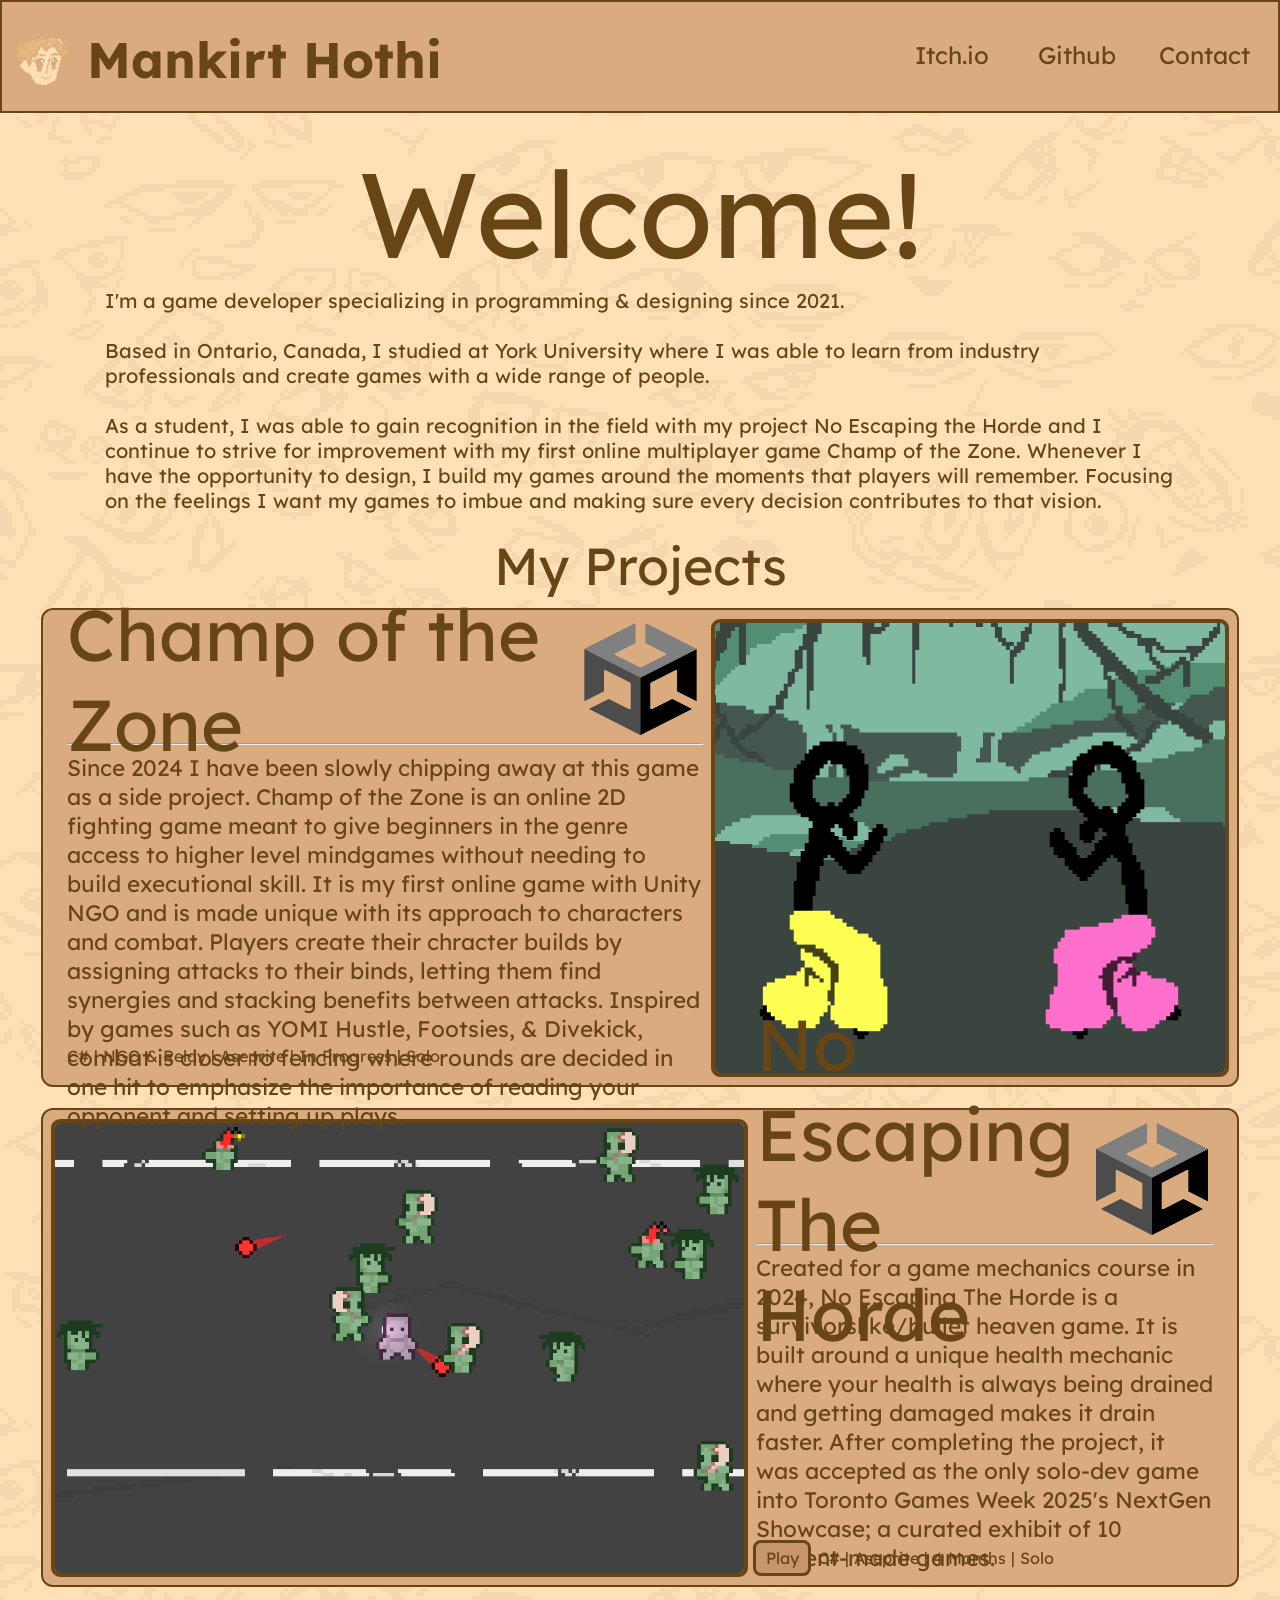
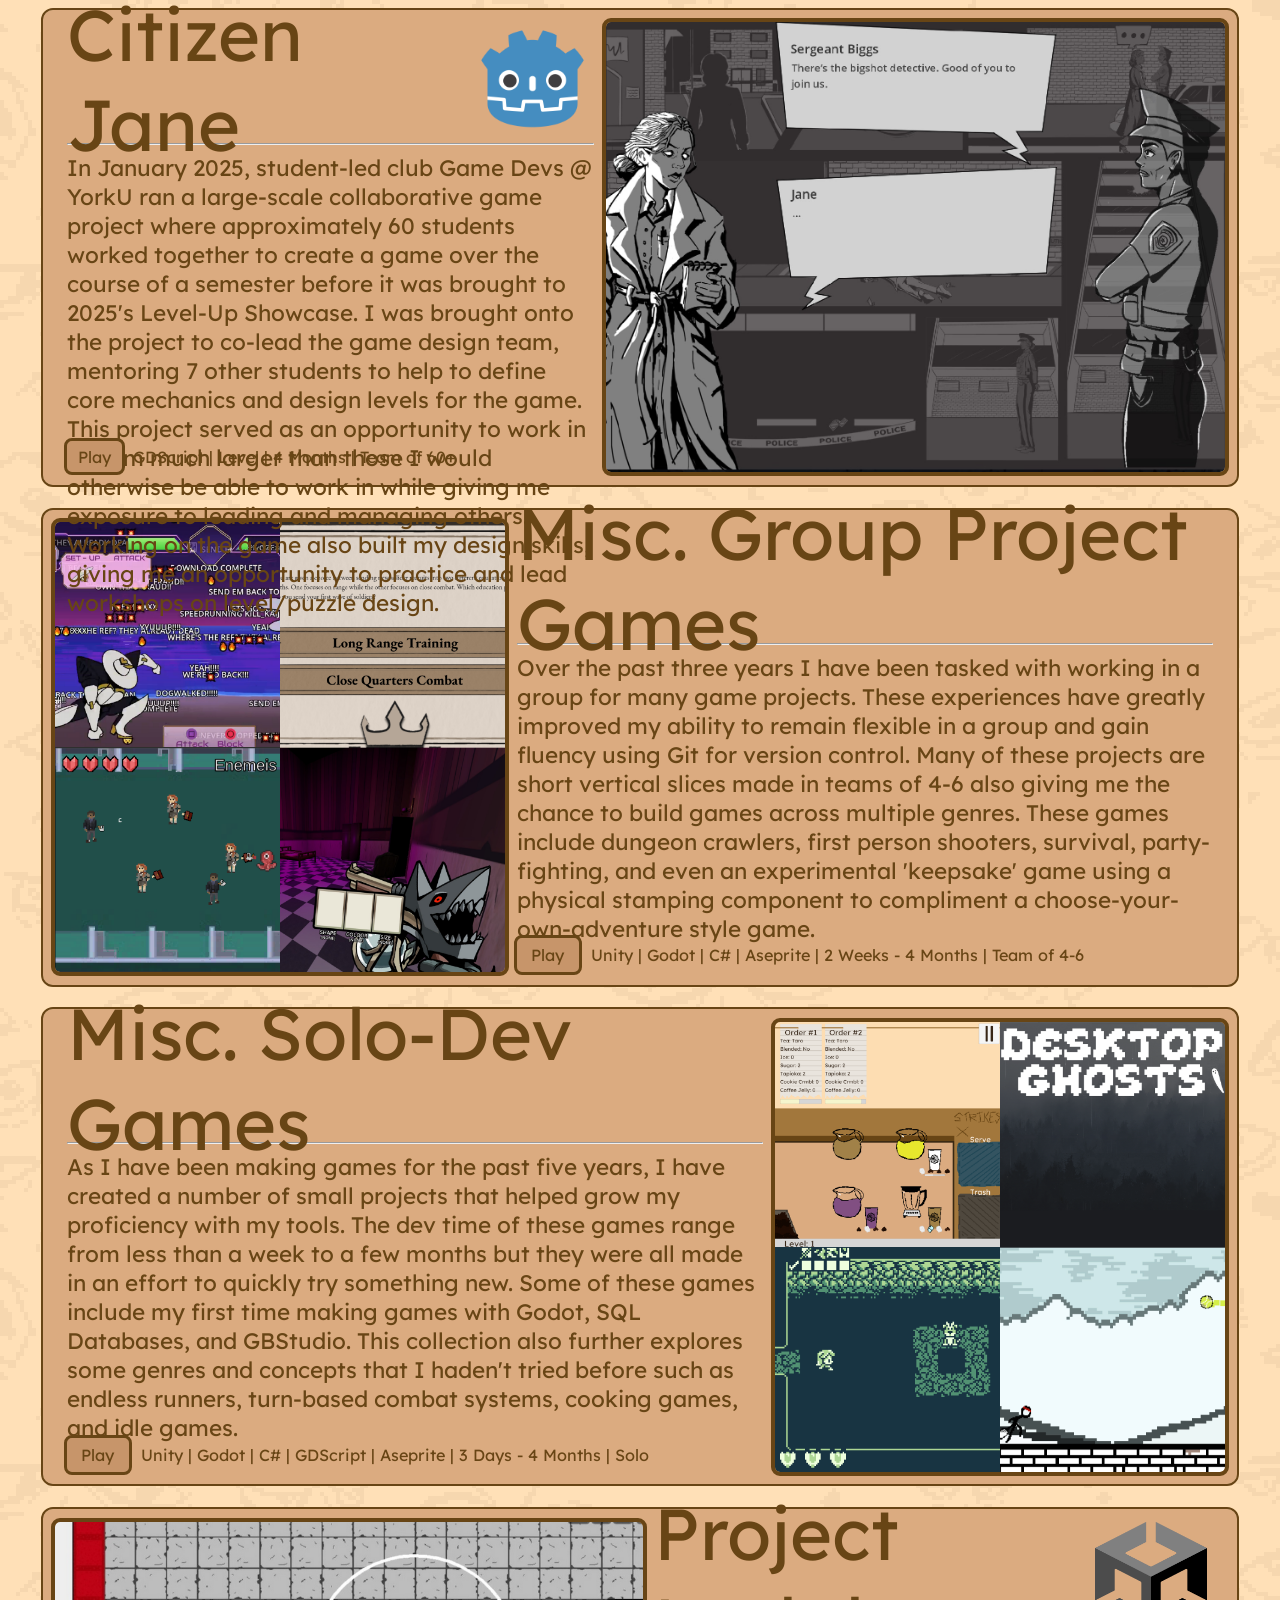
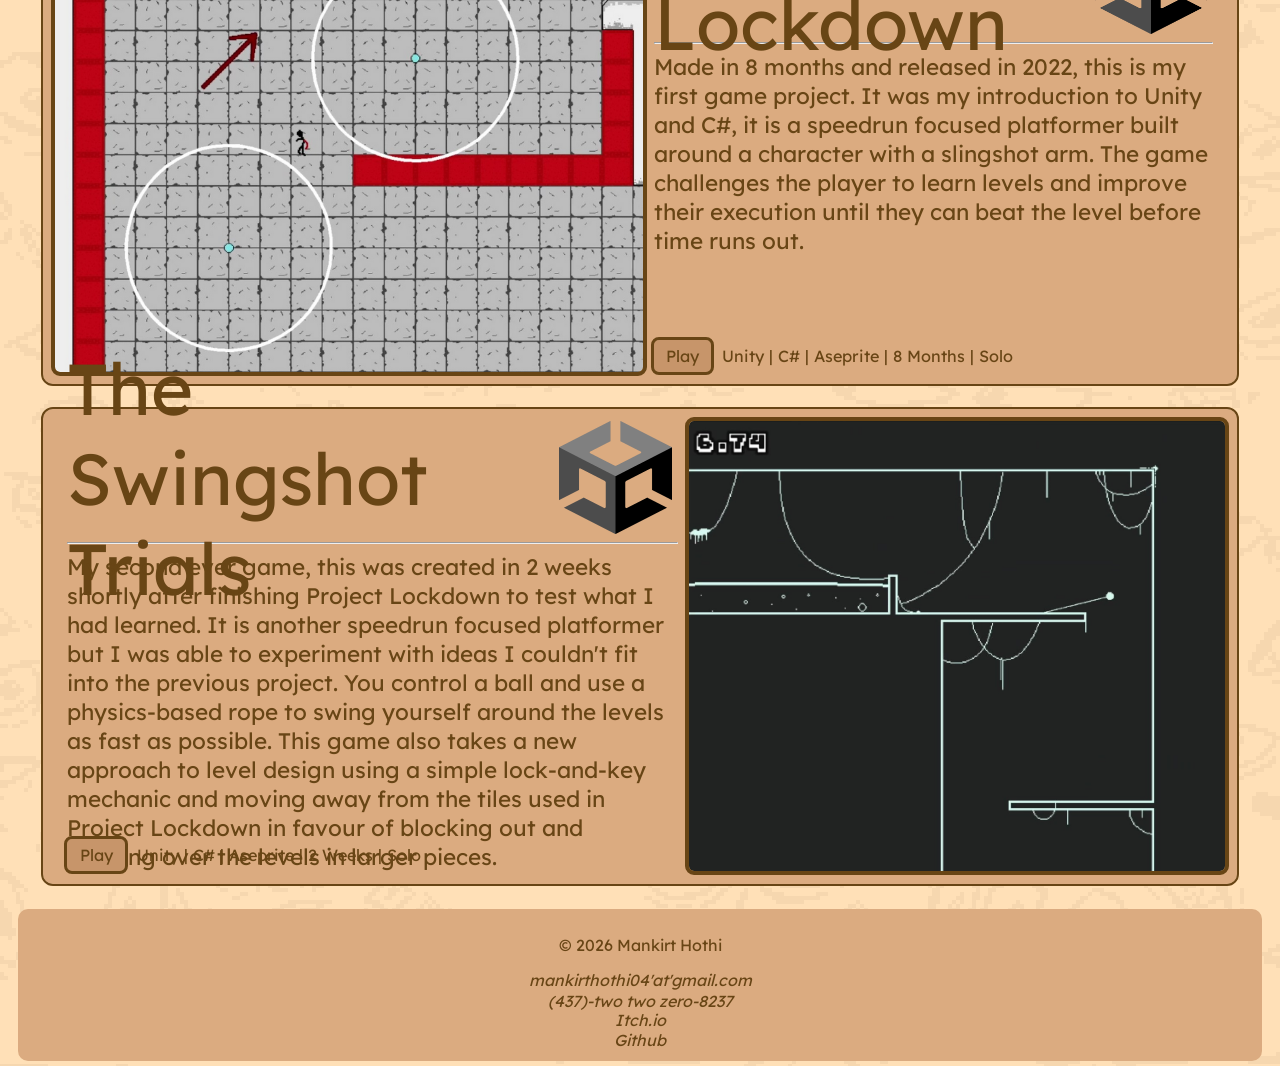
==== index.html @ b219f4fa "rename to index" ====
<!DOCTYPE html>
<html lang="en">
<head>
    <meta charset="UTF-8">
    <meta name="viewport" content="width=device-width, initial-scale=1">
    <title>Mankirt Hothi</title>
    <link rel="icon" type="image/x-icon" href="Images/Favicon.png">
    <link rel="stylesheet" href="base.css">
    <link rel="stylesheet" href="home.css">
</head>
<body>
    <!-- Header -->
    <div class="header">
        <span class="left">
            <img src="Images/Icon_Brown.png">
            <h1 class="name">Mankirt Hothi</h1>
        </span>
        <div class="topnav">
            <!-- <a href="home.html">&nbsp;Home&nbsp;</a>
            <div class="dropdown">Games
                <div class="dropdown-content">
                    <a href="NETH.html">No Escaping the Horde</a>
                    <a href="COTZ.html">Champ of the Zone</a>
                    <a href="#">Desktop Ghosts</a>
                    <a href="#">Project Lockdown</a>
                    <a href="#">The Swingshot Trials</a>
                    <a href="#">Others</a>
                </div>
            </div> -->
            <a href="https://mankirt-hothi.itch.io/" target="_blank">&nbsp;Itch.io&nbsp;</a>
            <a href="https://github.com/Mankirth" target="_blank">&nbsp;Github&nbsp;</a>
            <a href="mailto:mankirthothi04@gmail.com">Contact</a>
        </div>
    </div>

    <br>
    <br>
    <br>
    <br>
    <br>
    <br>

    <p class="title">Welcome!</p>
    <div class = "txt">I'm a game developer specializing in programming & designing since 2021. <br><br>
        Based in Ontario, Canada, I studied at York University where I was able to learn from industry professionals and create games with a wide range of people. <br><br>
        As a student, I was able to gain recognition in the field with my project No Escaping the Horde and I continue to strive for improvement with my first online multiplayer game Champ of the Zone.
        Whenever I have the opportunity to design, I build my games around the moments that players will remember. Focusing on the feelings I want my games to imbue and making sure every decision contributes to that vision.</div><br>
    <p class="subtitle">My Projects</p>
    <!-- <div class="gridHolder"> -->
        <div class="projectCard">
            <div class="everythingElse">
                <div class="projectTitleLine">
                    <p class="projectTitle">Champ of the Zone</p>
                    <img class="engineImg" src="Images/unity.png">
                </div>
                <hr>
                <p class="projectDisc">Since 2024 I have been slowly chipping away at this game as a side project. 
                    Champ of the Zone is an online 2D fighting game meant to give beginners in the genre access to higher 
                    level mindgames without needing to build executional skill. It is my first online game with Unity NGO and is made unique 
                    with its approach to characters and combat. Players create their chracter builds by assigning attacks to their 
                    binds, letting them find synergies and stacking benefits between attacks. Inspired by games such as YOMI Hustle, 
                    Footsies, & Divekick, combat is closer to fencing where rounds are decided in one hit to emphasize the importance 
                    of reading your opponent and setting up plays.
                </p>
                <div class="info">
                    C# | NGO & Relay | Aseprite | In Progress | Solo
                </div>
            </div>
            <img class='projectImg' src="Images/COTZ.png">
        </div>
        <div class="projectCard">
            <img class='projectImg' src="Images/NETH.png">
            <div class="everythingElse">
                <div class="projectTitleLine">
                    <p class="projectTitle">No Escaping The Horde</p>
                    <img class="engineImg" src="Images/unity.png">
                </div>
                <hr>
                <p class="projectDisc">Created for a game mechanics course in 2024, No Escaping The Horde is a survivorslike/bullet heaven game.
                It is built around a unique health mechanic where your health is always being drained and getting damaged makes it drain faster.
                After completing the project, it was accepted as the only solo-dev game into Toronto Games Week 2025's NextGen Showcase; a curated 
                exhibit of 10 student-made games.
                </p>
                <div class="info">
                    <a href="https://mankirt-hothi.itch.io/no-escaping-the-horde" target="_blank">Play</a>
                    C# | Aseprite | 4 Months | Solo
                </div>
            </div>
        </div>
        <div class="projectCard">
            <div class="everythingElse">
                <div class="projectTitleLine">
                    <p class="projectTitle">Citizen Jane</p>
                    <img class="engineImg" src="Images/godot.png">
                </div>
                <hr>
                <p class="projectDisc">In January 2025, student-led club Game Devs @ YorkU ran a large-scale collaborative 
                    game project where approximately 60 students worked together to create a game over the course of a semester
                    before it was brought to 2025's Level-Up Showcase. I was brought onto the project to co-lead the game 
                    design team, mentoring 7 other students to help to define core mechanics and design levels for the game. 
                    This project served as an opportunity to work in a team much larger than those I would otherwise be able 
                    to work in while giving me exposure to leading and managing others. Working on the game also built my 
                    design skills, giving me an opportunity to practice and lead workshops on level/puzzle design. 
                </p>
                <div class="info">
                    <a href="https://gdyu.itch.io/citizen-jane" target="_blank">Play</a>
                    GDScript | Level | 4 Months | Team of 60+
                </div>
            </div>
            <img class='projectImg' src="Images/CJ.png">
        </div>
        <!-- <div class="projectCard">
            <div class="everythingElse">
                <div class="projectTitleLine">
                    <p class="projectTitle">Little Penguins Website</p>
                    <img class="engineImg" src="unity.png">
                </div>
                <hr>
                <p class="projectDisc"> Over the summer of 2025, I had the opportunity to make a website to aid in an ongoing
                    research project in collaboration with researchers monitoring the penguins in southern Austrailia. I designed 
                    and built a web platform to serve as a specialized data analysis tool using HTML, CSS, JavaScript, Chart.js, 
                    and a Leaflet map. To aid the researchers, the website is meant to help draw conclusions about the impact of 
                    the local climate on the penguin population on Phillip Island. Users can toggle between layers of climate or 
                    penguin population data and generate graphs displaying the relation between variables. The website is capable 
                    of displaying decades worth of climate data with layer customization and data upload at approximately 20,000 
                    datapoints/sec.
                </p>
            </div>
            <img class='projectImg' src="ET.png">
        </div> -->
        <div class="projectCard">
            <img class='projectImg' src="Images/group.png">
            <div class="everythingElse">
                <div class="projectTitleLine">
                    <p class="projectTitle">Misc. Group Project Games</p>
                    <!-- <img class="engineImg" src="unity.png"> -->
                </div>
                <hr>
                <p class="projectDisc"> Over the past three years I have been tasked with working in a group for many game projects. These 
                    experiences have greatly improved my ability to remain flexible in a group and gain fluency using Git for version 
                    control. Many of these projects are short vertical slices made in teams of 4-6 also giving me the chance to build 
                    games across multiple genres. These games include dungeon crawlers, first person shooters, survival, party-fighting,
                    and even an experimental 'keepsake' game using a physical stamping component to compliment a choose-your-own-adventure
                    style game.
                </p>
                <div class="info">
                    <a href="https://mankirt-hothi.itch.io/" target="_blank">Play</a>
                    Unity | Godot | C# | Aseprite | 2 Weeks - 4 Months | Team of 4-6
                </div>
            </div>
        </div>
        <div class="projectCard">
            <div class="everythingElse">
                <div class="projectTitleLine">
                    <p class="projectTitle">Misc. Solo-Dev Games</p>
                    <!-- <img class="engineImg" src="unity.png"> -->
                </div>
                <hr>
                <p class="projectDisc"> As I have been making games for the past five years, I have created a number of small projects that 
                    helped grow my proficiency with my tools. The dev time of these games range from less than a week to a few months but 
                    they were all made in an effort to quickly try something new. Some of these games include my first time making games 
                    with Godot, SQL Databases, and GBStudio. This collection also further explores some genres and concepts that I haden't tried 
                    before such as endless runners, turn-based combat systems, cooking games, and idle games.
                </p>
                <div class="info">
                    <a href="https://mankirt-hothi.itch.io/" target="_blank">Play</a>
                    Unity | Godot | C# | GDScript | Aseprite | 3 Days - 4 Months | Solo
                </div>
            </div>
            <img class='projectImg' src="Images/solo.png">
        </div>
        <div class="projectCard">
            <img class='projectImg' src="Images/PL.png">
            <div class="everythingElse">
                <div class="projectTitleLine">
                    <p class="projectTitle">Project Lockdown</p>
                    <img class="engineImg" src="Images/unity.png">
                </div>
                <hr>
                <p class="projectDisc"> Made in 8 months and released in 2022, this is my first game project. It was my introduction to
                    Unity and C#, it is a speedrun focused platformer built around a character with a slingshot arm. The game challenges 
                    the player to learn levels and improve their execution until they can beat the level before time runs out.
                </p>
                <div class="info">
                    <a href="https://mankirt-hothi.itch.io/project-lockdown" target="_blank">Play</a>
                    Unity | C# | Aseprite | 8 Months | Solo
                </div>
            </div>
        </div>
        <div class="projectCard">
            <div class="everythingElse">
                <div class="projectTitleLine">
                    <p class="projectTitle">The Swingshot Trials</p>
                    <img class="engineImg" src="Images/unity.png">
                </div>
                <hr>
                <p class="projectDisc">My second ever game, this was created in 2 weeks shortly after finishing Project Lockdown to test what I had learned. 
                    It is another speedrun focused platformer but I was able to experiment with ideas I couldn't fit into the 
                    previous project. You control a ball and use a physics-based rope to swing yourself around the levels as fast as 
                    possible. This game also takes a new approach to level design using a simple lock-and-key mechanic and moving away 
                    from the tiles used in Project Lockdown in favour of blocking out and drawing over the levels in larger pieces.
                </p>
                <div class="info">
                    <a href="https://mankirt-hothi.itch.io/the-swingshot-trials" target="_blank">Play</a>
                    Unity | C# | Aseprite | 2 Weeks | Solo
                </div>
            </div>
            <img class='projectImg' src="Images/TST.png">
        </div>
    <!-- </div> -->

    <!-- Footer -->
    <div class="footer">
        <p>&copy; 2026 Mankirt Hothi</p>
        <address>
            <a href="mailto:mankirthothi04@gmail.com">mankirthothi04'at'gmail.com</a><br>
            (437)-two two zero-8237<br>
            <a href="https://mankirt-hothi.itch.io/" target="_blank">&nbsp;Itch.io&nbsp;</a><br>
            <a href="https://github.com/Mankirth" target="_blank">&nbsp;Github&nbsp;</a><br>
        </address>
    </div>
</body>
</html>
---- base.css ----
@import url('https://fonts.googleapis.com/css2?family=Inter:ital,opsz,wght@0,14..32,100..900;1,14..32,100..900&family=Lato:ital,wght@0,100;0,300;0,400;0,700;0,900;1,100;1,300;1,400;1,700;1,900&family=Lexend+Deca:wght@100..900&family=Poppins:ital,wght@0,100;0,200;0,300;0,400;0,500;0,600;0,700;0,800;0,900;1,100;1,200;1,300;1,400;1,500;1,600;1,700;1,800;1,900&display=swap');
html{
  height:100%;
}
body {
  background-color: #fdddb2;
  background-image: url("Images/ItchBackground.png");
  color: #684515;
  padding: 10px;
  font-family:'Lexend Deca';
  word-wrap: break-word;
  height:100%;
}

img{
  outline-width: 4px;
  outline-color: #684515;
  outline-style: solid;
  border-radius: 5px;
}

.header {
  position: fixed;
  background-color: #dbab80;
  padding: 1%;
  height: fit-content;
  vertical-align: middle;
  text-align: right;
  line-height: 500%;
  right:0px;
  left:0px;
  top: 0px;
  border-color: #684515;
  border-style: solid;
  border-width: 2px;
  z-index: 2;
}

.header span {
  text-align: left;
}

.header img {
  width:10%;
  padding: 2px;
  margin-inline: 2.5%;
  border-radius: 4px;
  vertical-align: middle;
  outline: none;
}

.name{
  display: inline;
  vertical-align: middle;
  height: 100%;
  font-size: 50px;
}

.title{
  font-size: 750%;
  text-align: center;
  margin:0;
}

.subtitle{
  font-size: 325%;
  text-align: center;
  margin:0;
}

.footer {
  background-color: #dbab80;
  padding: 10px;
  text-align: center;
  border-radius: 10px;
}

h5{
  text-align: center;
  padding: 0px;
  margin: 0px;
}

.topnav {
  border-radius: 5px;
}

.left {
  position: absolute;
  left: 0%;
  bottom: 15%;
  top: 15%;
  right:60%
}

a{
  border-radius: 5px;
  text-align: center;
  padding: 1.25%;
  text-decoration: none;
  font-size: 24px;
  color: #684515;
}

a:hover{
  background-color: #a2773c;
}
a:active{
  background-color: #a2773c;
}


.footer a{
  font-size: 100%;
  color:inherit;
}

.footer a:hover{
  background-color:  #68450000;
  text-decoration: underline;
}
.footer a:active{
  background-color: #68450000;
  text-decoration: underline;
}

.dropdown{
  display: inline;
  position: relative;
  border: none;
  cursor: pointer;
  background-color: #dbab80;
  color: #684515;
  font-family:'Lexend Deca';
  border-radius: 5px;
  text-align: center;
  padding: 1.25%;
  text-decoration: none;
  font-size: 24px;
  border-bottom-right-radius: 0;
  border-bottom-left-radius: 0;
}


.dropdown-content {
  font-size: 100%;
  display: none;
  position: absolute;
  left:0;
  top: 100%;
  z-index: 1;
  min-width: 200%;
  line-height: 200%;
}

.dropdown-content a {
  padding-inline-start: 2.5%;
  padding-inline-end: 5%;
  float: none;
  font-size: 75%;
  color: #684515;
  background-color: #dbab80;
  text-decoration: none;
  display: block;
  text-align: left;
  border-radius: 0;
}

.dropdown-content a:hover {
  background-color: #a2773c;
}

.dropdown:hover .dropdown-content {
  display: block;
}

.dropdown:hover{
  background-color: #a2773c;
}

.txt{
  font-size: 125%;
  padding-inline: 7%;
}

hr{
  color: #684515;
}
---- home.css ----
.gridHolder{
  text-align: center;
  display: inline-block;
  overflow:visible;
  height: fit-content;
}

.rowHolder{
  display: flex;
  justify-content: space-evenly;
}

.projectCard{
  margin-bottom: 2%;
  margin-top: 1%;
  background-color:#dbab80;
  border-radius: 10px;
  outline-width: 2px;
  outline-color: #684515;
  outline-style: solid;
  padding: 1%;
  margin-inline: 2%;
  display: flex;
  height: 50%;
}

.projectImg{
  display: block;
  height: 100%;
  margin-left: auto;
  margin-right: auto;
}

.projectTitleLine{
  height: 25%;
  display: flex;
  justify-content: space-between;
  align-items: center;
}

.projectTitle{
  font-size: 8vmin;
}

.engineImg{
  height:100%;
  aspect-ratio: 1;
  padding: 1%;
  outline: none;
}

.projectDisc{
  aspect-ratio: 4;
  font-size: 2.5vmin;
  margin: 0;
}

.everythingElse{
  height:100%;
  padding-inline: 1%;
  position:relative;
  display: inline;
}

.info{
  position:absolute;
  bottom:0;
  width: 100%;
  font-size: 1.8vmin;
  vertical-align: bottom;
  padding-bottom: 1%;
}

.info a{
  font-size: 1.8vmin;
  background-color: #c7956a;
  padding: 1%;
  padding-inline: 2%;
  margin-inline-end: 1%;
  outline:solid;
}

.info a:hover{
  background-color: #a2773c;
}
.info a:active{
  background-color: #a2773c;
}
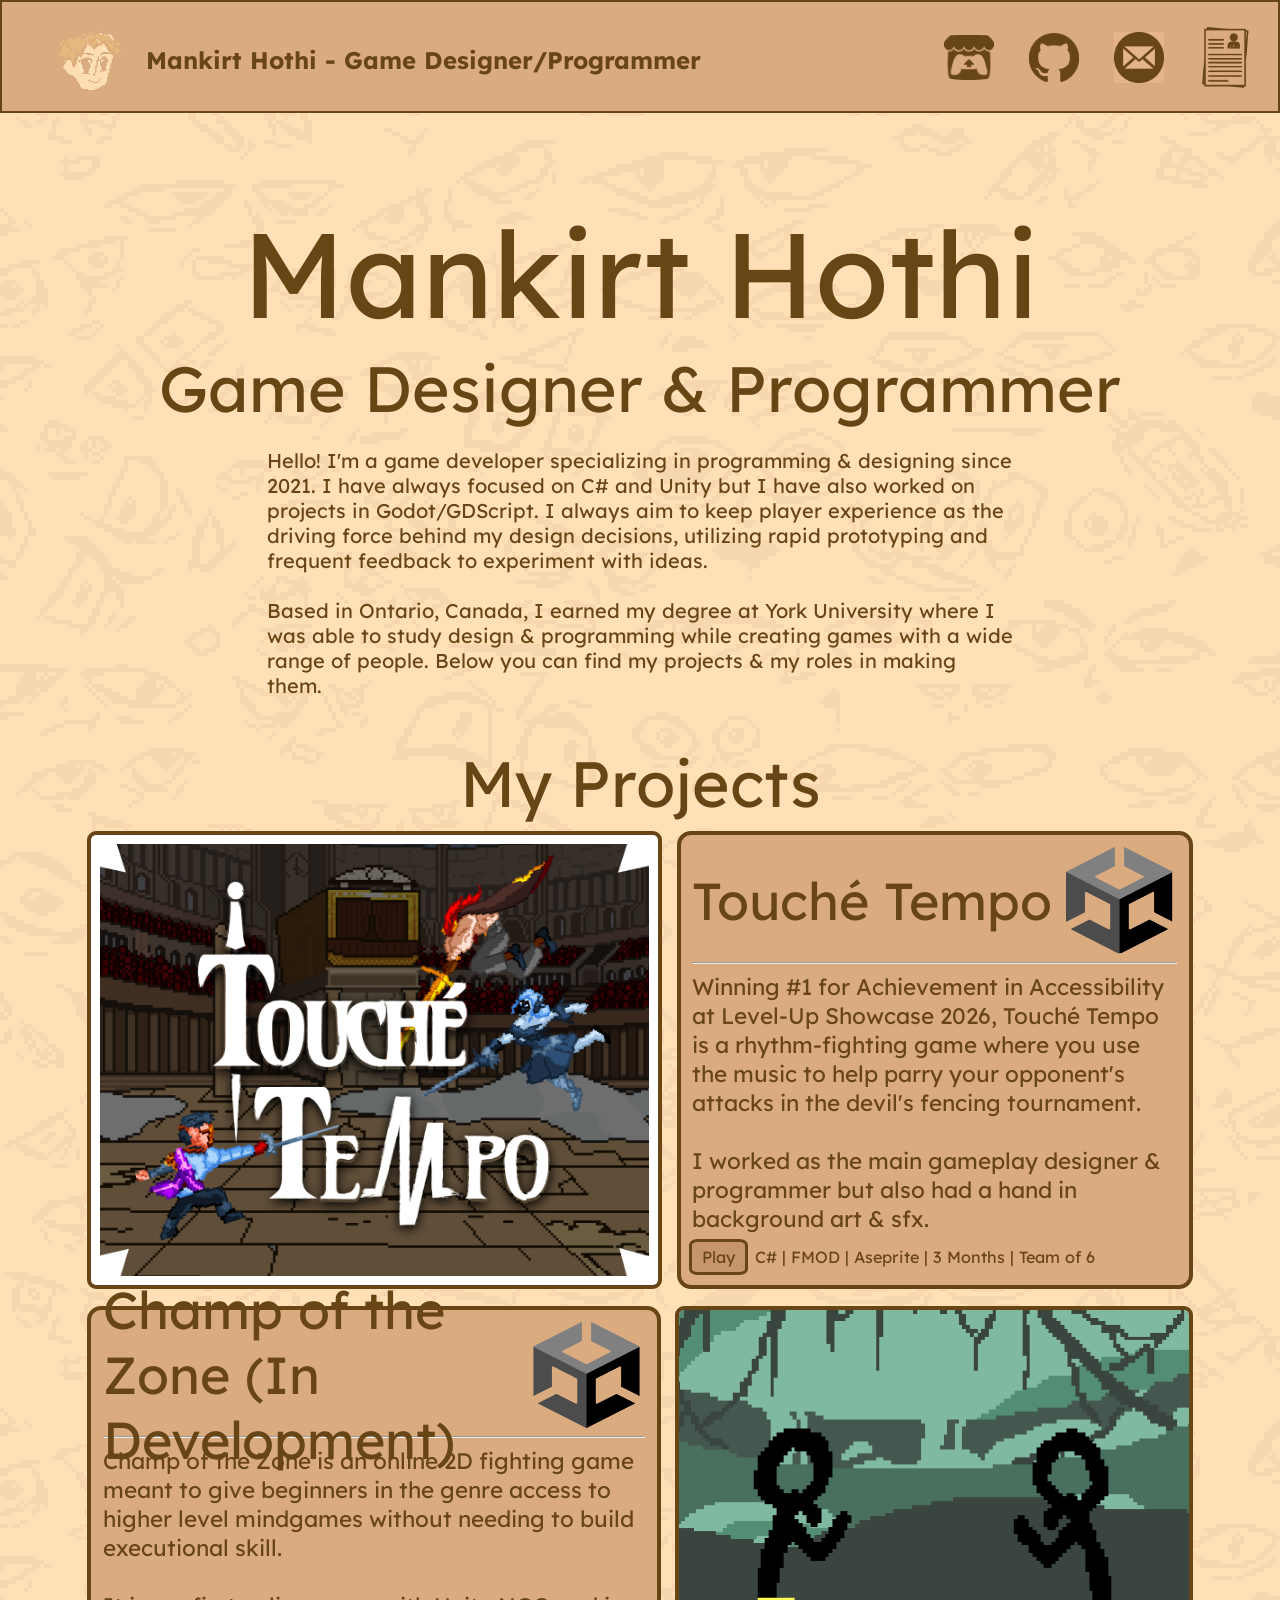
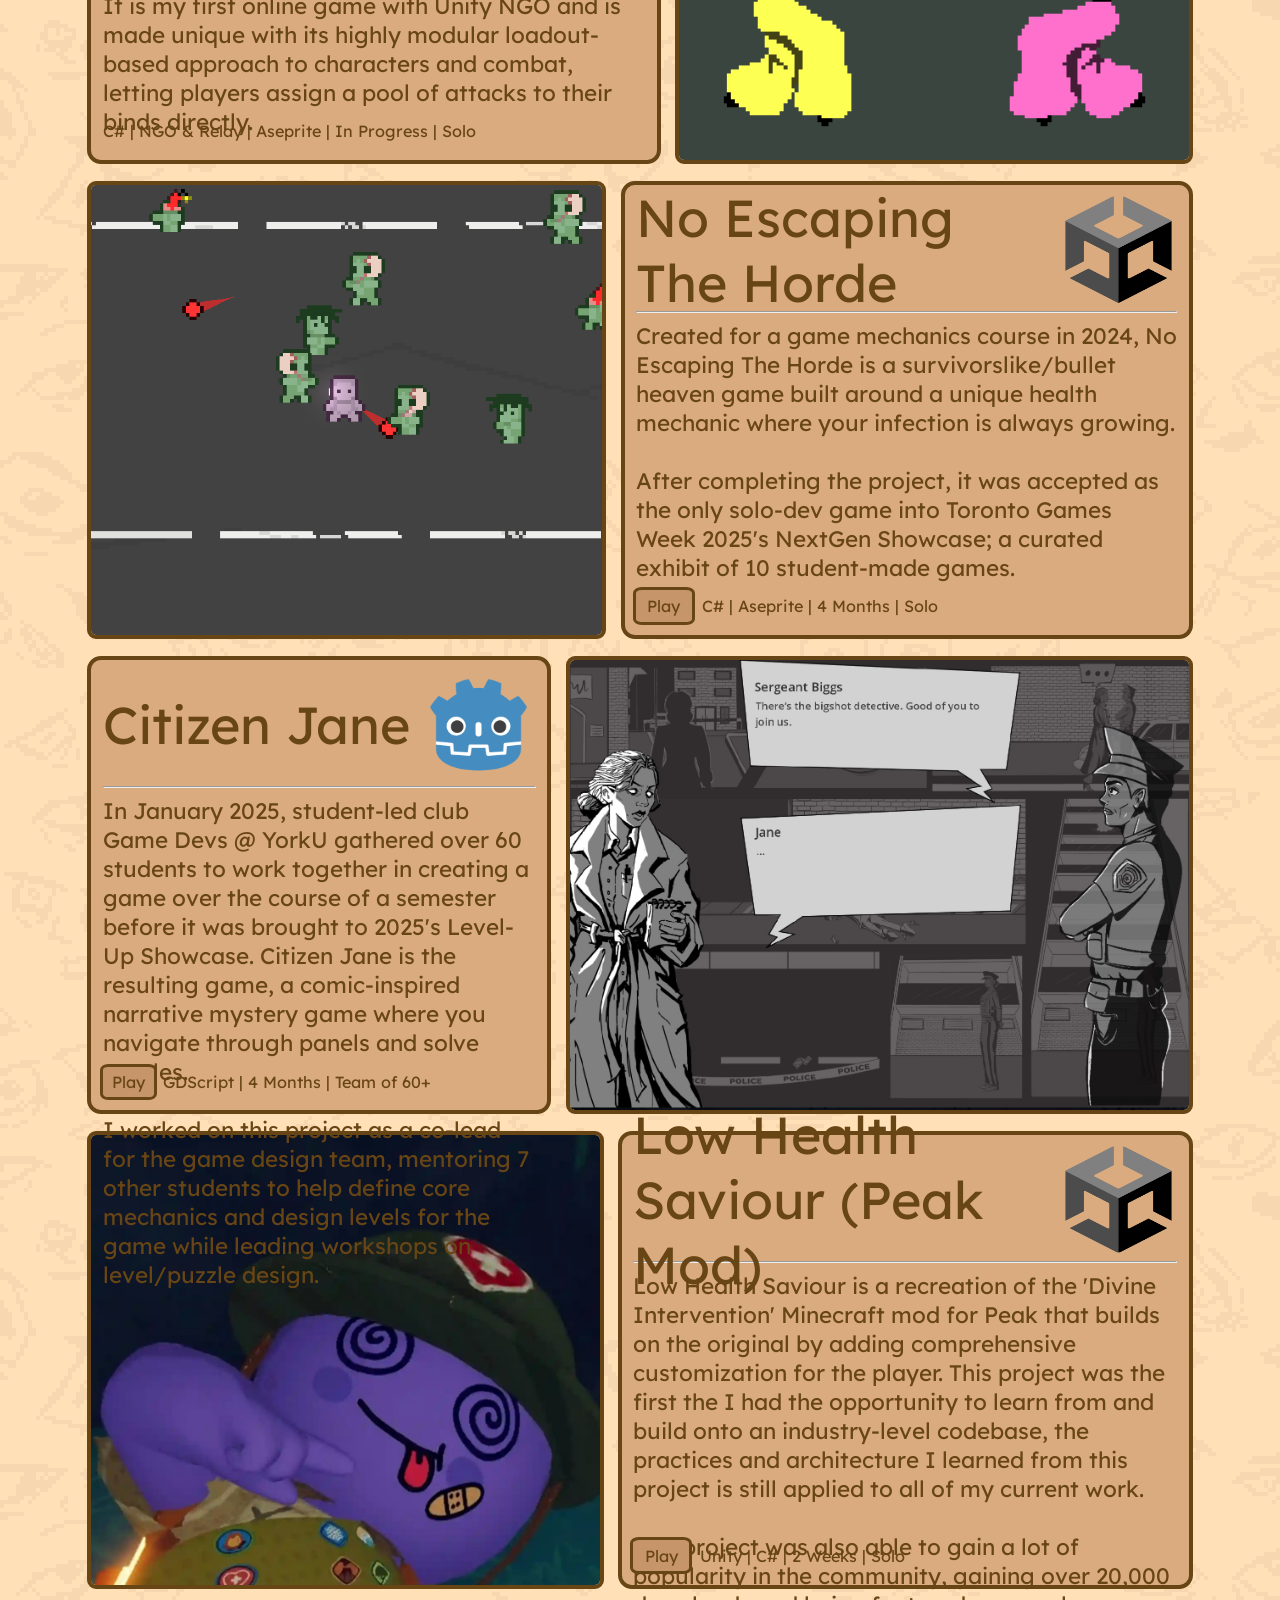
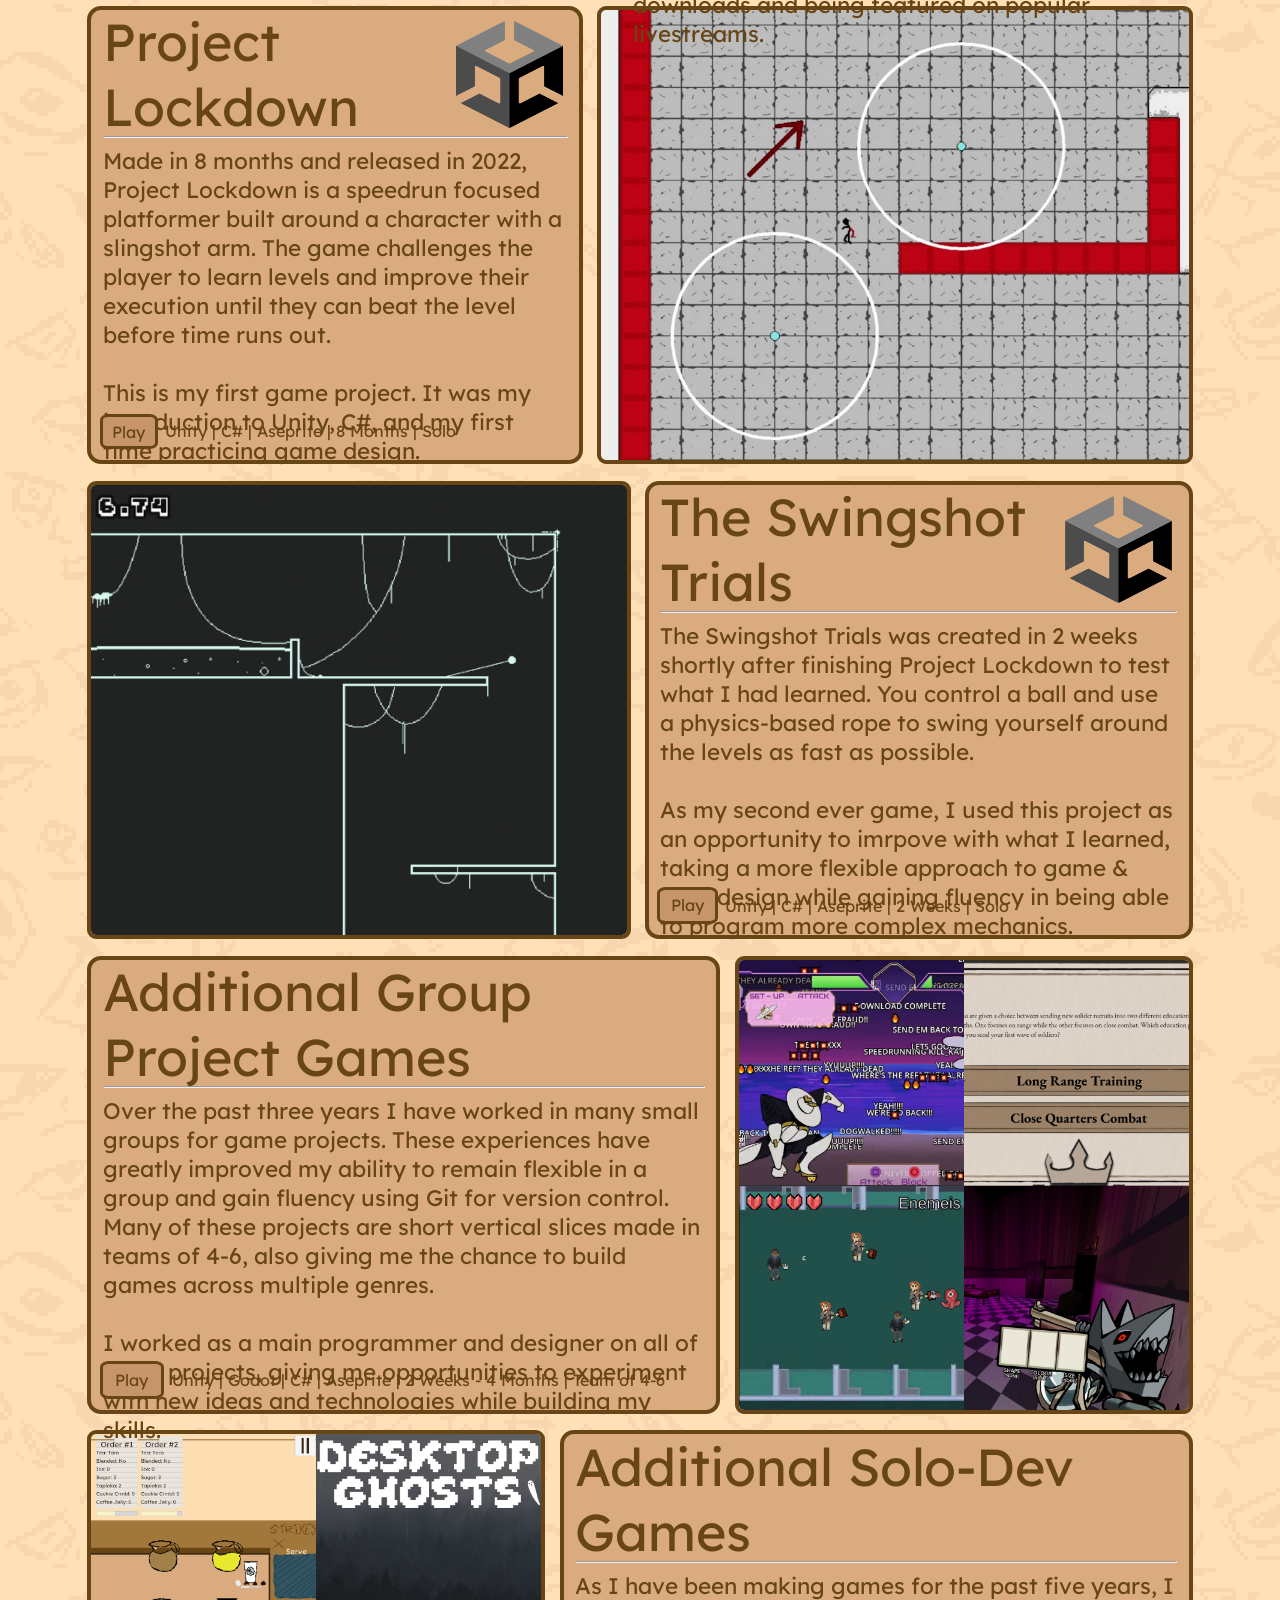
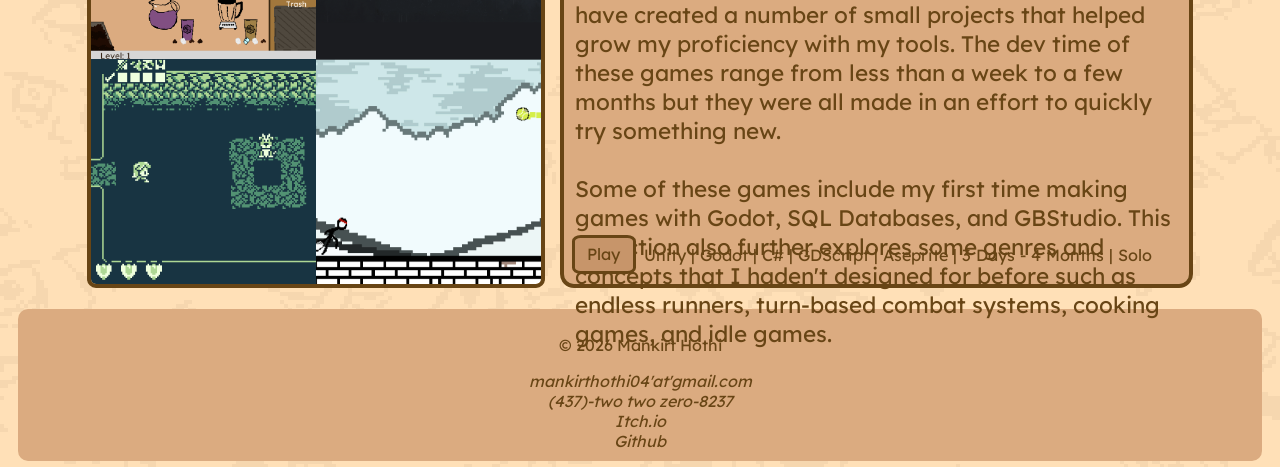
==== commit fc325710: "Touche Tempo Revamp" ====
--- a/index.html
+++ b/index.html
@@ -12,8 +12,8 @@
     <!-- Header -->
     <div class="header">
         <span class="left">
-            <img src="Images/Icon_Brown.png">
-            <h1 class="name">Mankirt Hothi</h1>
+            <img id="logo" src="Images/Icon_Brown.png">
+            <h1 class="name">Mankirt Hothi - Game Designer/Programmer</h1>
         </span>
         <div class="topnav">
             <!-- <a href="home.html">&nbsp;Home&nbsp;</a>
@@ -27,9 +27,10 @@
                     <a href="#">Others</a>
                 </div>
             </div> -->
-            <a href="https://mankirt-hothi.itch.io/" target="_blank">&nbsp;Itch.io&nbsp;</a>
-            <a href="https://github.com/Mankirth" target="_blank">&nbsp;Github&nbsp;</a>
-            <a href="mailto:mankirthothi04@gmail.com">Contact</a>
+            <a href="https://mankirt-hothi.itch.io/" target="_blank"><img src="Images/itch-io.png"></a>
+            <a href="https://github.com/Mankirth" target="_blank"><img src="Images/github.png"></a>
+            <a href="mailto:mankirthothi04@gmail.com"><img src="Images/email.png"></a>
+            <a href="Images/PortfolioResume.pdf" target="_blank"><img src="Images/resume.png"></a>
         </div>
     </div>
 
@@ -39,28 +40,53 @@
     <br>
     <br>
     <br>
-
-    <p class="title">Welcome!</p>
-    <div class = "txt">I'm a game developer specializing in programming & designing since 2021. <br><br>
-        Based in Ontario, Canada, I studied at York University where I was able to learn from industry professionals and create games with a wide range of people. <br><br>
-        As a student, I was able to gain recognition in the field with my project No Escaping the Horde and I continue to strive for improvement with my first online multiplayer game Champ of the Zone.
-        Whenever I have the opportunity to design, I build my games around the moments that players will remember. Focusing on the feelings I want my games to imbue and making sure every decision contributes to that vision.</div><br>
+    <br>
+    <br>
+    <br>
+
+    <p class="title">Mankirt Hothi</p>
+    <p class="subtitle">Game Designer & Programmer</p><br>
+    <div class = "txt">Hello! I'm a game developer specializing in programming & designing since 2021. 
+        I have always focused on C# and Unity but I have also worked on projects in Godot/GDScript.
+        I always aim to keep player experience as the driving force behind my design decisions, utilizing rapid prototyping
+        and frequent feedback to experiment with ideas.<br><br>
+        Based in Ontario, Canada, I earned my degree at York University where I was able to study design & 
+        programming while creating games with a wide range of people. Below you can find my projects & my roles
+        in making them.<br><br>
+
+    </div><br>
     <p class="subtitle">My Projects</p>
     <!-- <div class="gridHolder"> -->
         <div class="projectCard">
-            <div class="everythingElse">
-                <div class="projectTitleLine">
-                    <p class="projectTitle">Champ of the Zone</p>
-                    <img class="engineImg" src="Images/unity.png">
-                </div>
-                <hr>
-                <p class="projectDisc">Since 2024 I have been slowly chipping away at this game as a side project. 
-                    Champ of the Zone is an online 2D fighting game meant to give beginners in the genre access to higher 
-                    level mindgames without needing to build executional skill. It is my first online game with Unity NGO and is made unique 
-                    with its approach to characters and combat. Players create their chracter builds by assigning attacks to their 
-                    binds, letting them find synergies and stacking benefits between attacks. Inspired by games such as YOMI Hustle, 
-                    Footsies, & Divekick, combat is closer to fencing where rounds are decided in one hit to emphasize the importance 
-                    of reading your opponent and setting up plays.
+            <img class='projectImg' src="Images/TT.png">
+            <div class="everythingElse">
+                <div class="projectTitleLine">
+                    <p class="projectTitle">Touché Tempo</p>
+                    <img class="engineImg" src="Images/unity.png">
+                </div>
+                <hr>
+                <p class="projectDisc">Winning #1 for Achievement in Accessibility at Level-Up Showcase 2026, Touché Tempo
+                    is a rhythm-fighting game where you use the music to help parry your opponent's attacks in the devil's 
+                    fencing tournament. <br><br> I worked as the main gameplay designer & programmer but also had a hand in
+                    background art & sfx.
+                </p>
+                <div class="info">
+                    <a href="https://mankirt-hothi.itch.io/touche-tempo" target="_blank">Play</a>
+                    C# | FMOD | Aseprite | 3 Months | Team of 6
+                </div>
+            </div>
+        </div>
+        <div class="projectCard">
+            <div class="everythingElse">
+                <div class="projectTitleLine">
+                    <p class="projectTitle">Champ of the Zone (In Development)</p>
+                    <img class="engineImg" src="Images/unity.png">
+                </div>
+                <hr>
+                <p class="projectDisc"> Champ of the Zone is an online 2D fighting game meant to give beginners in the genre access to higher 
+                    level mindgames without needing to build executional skill. <br><br> 
+                    It is my first online game with Unity NGO and is made unique with its highly modular loadout-based approach to 
+                    characters and combat, letting players assign a pool of attacks to their binds directly.
                 </p>
                 <div class="info">
                     C# | NGO & Relay | Aseprite | In Progress | Solo
@@ -76,8 +102,8 @@
                     <img class="engineImg" src="Images/unity.png">
                 </div>
                 <hr>
-                <p class="projectDisc">Created for a game mechanics course in 2024, No Escaping The Horde is a survivorslike/bullet heaven game.
-                It is built around a unique health mechanic where your health is always being drained and getting damaged makes it drain faster.
+                <p class="projectDisc">Created for a game mechanics course in 2024, No Escaping The Horde is a survivorslike/bullet heaven game
+                built around a unique health mechanic where your infection is always growing. <br><br>
                 After completing the project, it was accepted as the only solo-dev game into Toronto Games Week 2025's NextGen Showcase; a curated 
                 exhibit of 10 student-made games.
                 </p>
@@ -94,72 +120,117 @@
                     <img class="engineImg" src="Images/godot.png">
                 </div>
                 <hr>
-                <p class="projectDisc">In January 2025, student-led club Game Devs @ YorkU ran a large-scale collaborative 
-                    game project where approximately 60 students worked together to create a game over the course of a semester
-                    before it was brought to 2025's Level-Up Showcase. I was brought onto the project to co-lead the game 
-                    design team, mentoring 7 other students to help to define core mechanics and design levels for the game. 
-                    This project served as an opportunity to work in a team much larger than those I would otherwise be able 
-                    to work in while giving me exposure to leading and managing others. Working on the game also built my 
-                    design skills, giving me an opportunity to practice and lead workshops on level/puzzle design. 
+                <p class="projectDisc">In January 2025, student-led club Game Devs @ YorkU gathered over 60 students to work together 
+                    in creating a game over the course of a semester before it was brought to 2025's Level-Up Showcase. Citizen Jane 
+                    is the resulting game, a comic-inspired narrative mystery game where you navigate through panels and solve puzzles. <br><br>
+                    I worked on this project as a co-lead for the game design team, mentoring 7 other students to help define 
+                    core mechanics and design levels for the game while leading workshops on level/puzzle design. 
                 </p>
                 <div class="info">
                     <a href="https://gdyu.itch.io/citizen-jane" target="_blank">Play</a>
-                    GDScript | Level | 4 Months | Team of 60+
+                    GDScript | 4 Months | Team of 60+
                 </div>
             </div>
             <img class='projectImg' src="Images/CJ.png">
         </div>
-        <!-- <div class="projectCard">
-            <div class="everythingElse">
-                <div class="projectTitleLine">
-                    <p class="projectTitle">Little Penguins Website</p>
-                    <img class="engineImg" src="unity.png">
-                </div>
-                <hr>
-                <p class="projectDisc"> Over the summer of 2025, I had the opportunity to make a website to aid in an ongoing
-                    research project in collaboration with researchers monitoring the penguins in southern Austrailia. I designed 
-                    and built a web platform to serve as a specialized data analysis tool using HTML, CSS, JavaScript, Chart.js, 
-                    and a Leaflet map. To aid the researchers, the website is meant to help draw conclusions about the impact of 
-                    the local climate on the penguin population on Phillip Island. Users can toggle between layers of climate or 
-                    penguin population data and generate graphs displaying the relation between variables. The website is capable 
-                    of displaying decades worth of climate data with layer customization and data upload at approximately 20,000 
-                    datapoints/sec.
-                </p>
-            </div>
-            <img class='projectImg' src="ET.png">
-        </div> -->
-        <div class="projectCard">
-            <img class='projectImg' src="Images/group.png">
-            <div class="everythingElse">
-                <div class="projectTitleLine">
-                    <p class="projectTitle">Misc. Group Project Games</p>
+        <div class="projectCard">
+            <img class='projectImg' src="Images/LHS.jpg">
+            <div class="everythingElse">
+                <div class="projectTitleLine">
+                    <p class="projectTitle">Low Health Saviour (Peak Mod)</p>
+                    <img class="engineImg" src="Images/unity.png">
+                </div>
+                <hr>
+                <p class="projectDisc"> Low Health Saviour is a recreation of the 'Divine Intervention'
+                    Minecraft mod for Peak that builds on the original by adding comprehensive customization for the player. 
+                    This project was the first the I had the opportunity to learn from and build onto an industry-level 
+                    codebase, the practices and architecture I learned from this project is still applied to all of my current work.<br><br>
+
+                    This project was also able to gain a lot of popularity in the community, gaining over 20,000 downloads and being
+                    featured on popular livestreams.
+                </p>
+                <div class="info">
+                    <a href="https://thunderstore.io/c/peak/p/Mankuu/LowHealthSaviour/" target="_blank">Play</a>
+                    Unity | C# | 2 Weeks | Solo
+                </div>
+            </div>
+        </div>
+        <div class="projectCard">
+            <div class="everythingElse">
+                <div class="projectTitleLine">
+                    <p class="projectTitle">Project Lockdown</p>
+                    <img class="engineImg" src="Images/unity.png">
+                </div>
+                <hr>
+                <p class="projectDisc"> Made in 8 months and released in 2022, Project Lockdown is a speedrun focused platformer 
+                    built around a character with a slingshot arm. The game challenges the player to learn levels and improve 
+                    their execution until they can beat the level before time runs out. <br><br>
+
+                    This is my first game project. It was my introduction to Unity, C#, and my first time practicing game design.
+                </p>
+                <div class="info">
+                    <a href="https://mankirt-hothi.itch.io/project-lockdown" target="_blank">Play</a>
+                    Unity | C# | Aseprite | 8 Months | Solo
+                </div>
+            </div>
+            <img class='projectImg' src="Images/PL.png">
+        </div>
+        <div class="projectCard">
+            <img class='projectImg' src="Images/TST.png">
+            <div class="everythingElse">
+                <div class="projectTitleLine">
+                    <p class="projectTitle">The Swingshot Trials</p>
+                    <img class="engineImg" src="Images/unity.png">
+                </div>
+                <hr>
+                <p class="projectDisc">The Swingshot Trials was created in 2 weeks shortly after finishing Project Lockdown to test what I had learned. 
+                    You control a ball and use a physics-based rope to swing yourself around the levels as fast as possible. <br><br>
+
+                    As my second ever game, I used this project as an opportunity to imrpove with what I learned, taking a more flexible approach 
+                    to game & level design while gaining fluency in being able to program more complex mechanics.
+                </p>
+                <div class="info">
+                    <a href="https://mankirt-hothi.itch.io/the-swingshot-trials" target="_blank">Play</a>
+                    Unity | C# | Aseprite | 2 Weeks | Solo
+                </div>
+            </div>
+        </div>
+        <div class="projectCard">
+            <div class="everythingElse">
+                <div class="projectTitleLine">
+                    <p class="projectTitle">Additional Group Project Games</p>
                     <!-- <img class="engineImg" src="unity.png"> -->
                 </div>
                 <hr>
-                <p class="projectDisc"> Over the past three years I have been tasked with working in a group for many game projects. These 
+                <p class="projectDisc"> Over the past three years I have worked in many small groups for game projects. These 
                     experiences have greatly improved my ability to remain flexible in a group and gain fluency using Git for version 
-                    control. Many of these projects are short vertical slices made in teams of 4-6 also giving me the chance to build 
-                    games across multiple genres. These games include dungeon crawlers, first person shooters, survival, party-fighting,
-                    and even an experimental 'keepsake' game using a physical stamping component to compliment a choose-your-own-adventure
-                    style game.
+                    control. Many of these projects are short vertical slices made in teams of 4-6, also giving me the chance to build 
+                    games across multiple genres. <br><br>
+
+                    I worked as a main programmer and designer on all of these projects, giving me opportunities to experiment with new
+                    ideas and technologies while building my skills.
                 </p>
                 <div class="info">
                     <a href="https://mankirt-hothi.itch.io/" target="_blank">Play</a>
                     Unity | Godot | C# | Aseprite | 2 Weeks - 4 Months | Team of 4-6
                 </div>
             </div>
-        </div>
-        <div class="projectCard">
-            <div class="everythingElse">
-                <div class="projectTitleLine">
-                    <p class="projectTitle">Misc. Solo-Dev Games</p>
+            <img class='projectImg' src="Images/group.png">
+        </div>
+        <div class="projectCard">
+            <img class='projectImg' src="Images/solo.png">
+            <div class="everythingElse">
+                <div class="projectTitleLine">
+                    <p class="projectTitle">Additional Solo-Dev Games</p>
                     <!-- <img class="engineImg" src="unity.png"> -->
                 </div>
                 <hr>
                 <p class="projectDisc"> As I have been making games for the past five years, I have created a number of small projects that 
                     helped grow my proficiency with my tools. The dev time of these games range from less than a week to a few months but 
-                    they were all made in an effort to quickly try something new. Some of these games include my first time making games 
-                    with Godot, SQL Databases, and GBStudio. This collection also further explores some genres and concepts that I haden't tried 
+                    they were all made in an effort to quickly try something new. <br><br>
+                    
+                    Some of these games include my first time making games 
+                    with Godot, SQL Databases, and GBStudio. This collection also further explores some genres and concepts that I haden't designed for 
                     before such as endless runners, turn-based combat systems, cooking games, and idle games.
                 </p>
                 <div class="info">
@@ -167,45 +238,6 @@
                     Unity | Godot | C# | GDScript | Aseprite | 3 Days - 4 Months | Solo
                 </div>
             </div>
-            <img class='projectImg' src="Images/solo.png">
-        </div>
-        <div class="projectCard">
-            <img class='projectImg' src="Images/PL.png">
-            <div class="everythingElse">
-                <div class="projectTitleLine">
-                    <p class="projectTitle">Project Lockdown</p>
-                    <img class="engineImg" src="Images/unity.png">
-                </div>
-                <hr>
-                <p class="projectDisc"> Made in 8 months and released in 2022, this is my first game project. It was my introduction to
-                    Unity and C#, it is a speedrun focused platformer built around a character with a slingshot arm. The game challenges 
-                    the player to learn levels and improve their execution until they can beat the level before time runs out.
-                </p>
-                <div class="info">
-                    <a href="https://mankirt-hothi.itch.io/project-lockdown" target="_blank">Play</a>
-                    Unity | C# | Aseprite | 8 Months | Solo
-                </div>
-            </div>
-        </div>
-        <div class="projectCard">
-            <div class="everythingElse">
-                <div class="projectTitleLine">
-                    <p class="projectTitle">The Swingshot Trials</p>
-                    <img class="engineImg" src="Images/unity.png">
-                </div>
-                <hr>
-                <p class="projectDisc">My second ever game, this was created in 2 weeks shortly after finishing Project Lockdown to test what I had learned. 
-                    It is another speedrun focused platformer but I was able to experiment with ideas I couldn't fit into the 
-                    previous project. You control a ball and use a physics-based rope to swing yourself around the levels as fast as 
-                    possible. This game also takes a new approach to level design using a simple lock-and-key mechanic and moving away 
-                    from the tiles used in Project Lockdown in favour of blocking out and drawing over the levels in larger pieces.
-                </p>
-                <div class="info">
-                    <a href="https://mankirt-hothi.itch.io/the-swingshot-trials" target="_blank">Play</a>
-                    Unity | C# | Aseprite | 2 Weeks | Solo
-                </div>
-            </div>
-            <img class='projectImg' src="Images/TST.png">
         </div>
     <!-- </div> -->
 
--- a/base.css
+++ b/base.css
@@ -40,20 +40,31 @@
   text-align: left;
 }
 
-.header img {
-  width:10%;
+#logo{
+  width:8%;
   padding: 2px;
+  padding-inline-start: 5%;
   margin-inline: 2.5%;
   border-radius: 4px;
+  background-color: #68450000;
+}
+
+.header img {
+  width:4%;
   vertical-align: middle;
   outline: none;
+  background-color: #684515;
+  border-radius: 0%;
+}
+
+.header img:hover{
+  background-color: #ffe7ba;
 }
 
 .name{
   display: inline;
   vertical-align: middle;
-  height: 100%;
-  font-size: 50px;
+  font-size: 150%;
 }
 
 .title{
@@ -63,7 +74,7 @@
 }
 
 .subtitle{
-  font-size: 325%;
+  font-size: 400%;
   text-align: center;
   margin:0;
 }
@@ -90,11 +101,11 @@
   left: 0%;
   bottom: 15%;
   top: 15%;
-  right:60%
+  right:40%
 }
 
 a{
-  border-radius: 5px;
+  border-radius: 10%;
   text-align: center;
   padding: 1.25%;
   text-decoration: none;
@@ -102,12 +113,12 @@
   color: #684515;
 }
 
-a:hover{
+/* a:hover{
   background-color: #a2773c;
 }
 a:active{
   background-color: #a2773c;
-}
+} */
 
 
 .footer a{
@@ -180,7 +191,7 @@
 
 .txt{
   font-size: 125%;
-  padding-inline: 7%;
+  padding-inline: 20%;
 }
 
 hr{
--- a/home.css
+++ b/home.css
@@ -13,22 +13,18 @@
 .projectCard{
   margin-bottom: 2%;
   margin-top: 1%;
-  background-color:#dbab80;
-  border-radius: 10px;
-  outline-width: 2px;
-  outline-color: #684515;
-  outline-style: solid;
-  padding: 1%;
-  margin-inline: 2%;
+  margin-inline: auto;
   display: flex;
   height: 50%;
+  width: 90%;
 }
 
 .projectImg{
   display: block;
   height: 100%;
-  margin-left: auto;
-  margin-right: auto;
+  margin-top: auto;
+  margin-bottom: auto;
+  margin-inline: 1%;
 }
 
 .projectTitleLine{
@@ -39,7 +35,7 @@
 }
 
 .projectTitle{
-  font-size: 8vmin;
+  font-size: 3.25em;
 }
 
 .engineImg{
@@ -56,15 +52,21 @@
 }
 
 .everythingElse{
-  height:100%;
-  padding-inline: 1%;
+  padding: 1%;
+  margin-inline: 1%;
+  height: 100% - padding;
   position:relative;
   display: inline;
+  background-color:#dbab80;
+  border-radius: 10px;
+  outline-width: 4px;
+  outline-color: #684515;
+  outline-style: solid;
 }
 
 .info{
   position:absolute;
-  bottom:0;
+  bottom: 3%;
   width: 100%;
   font-size: 1.8vmin;
   vertical-align: bottom;
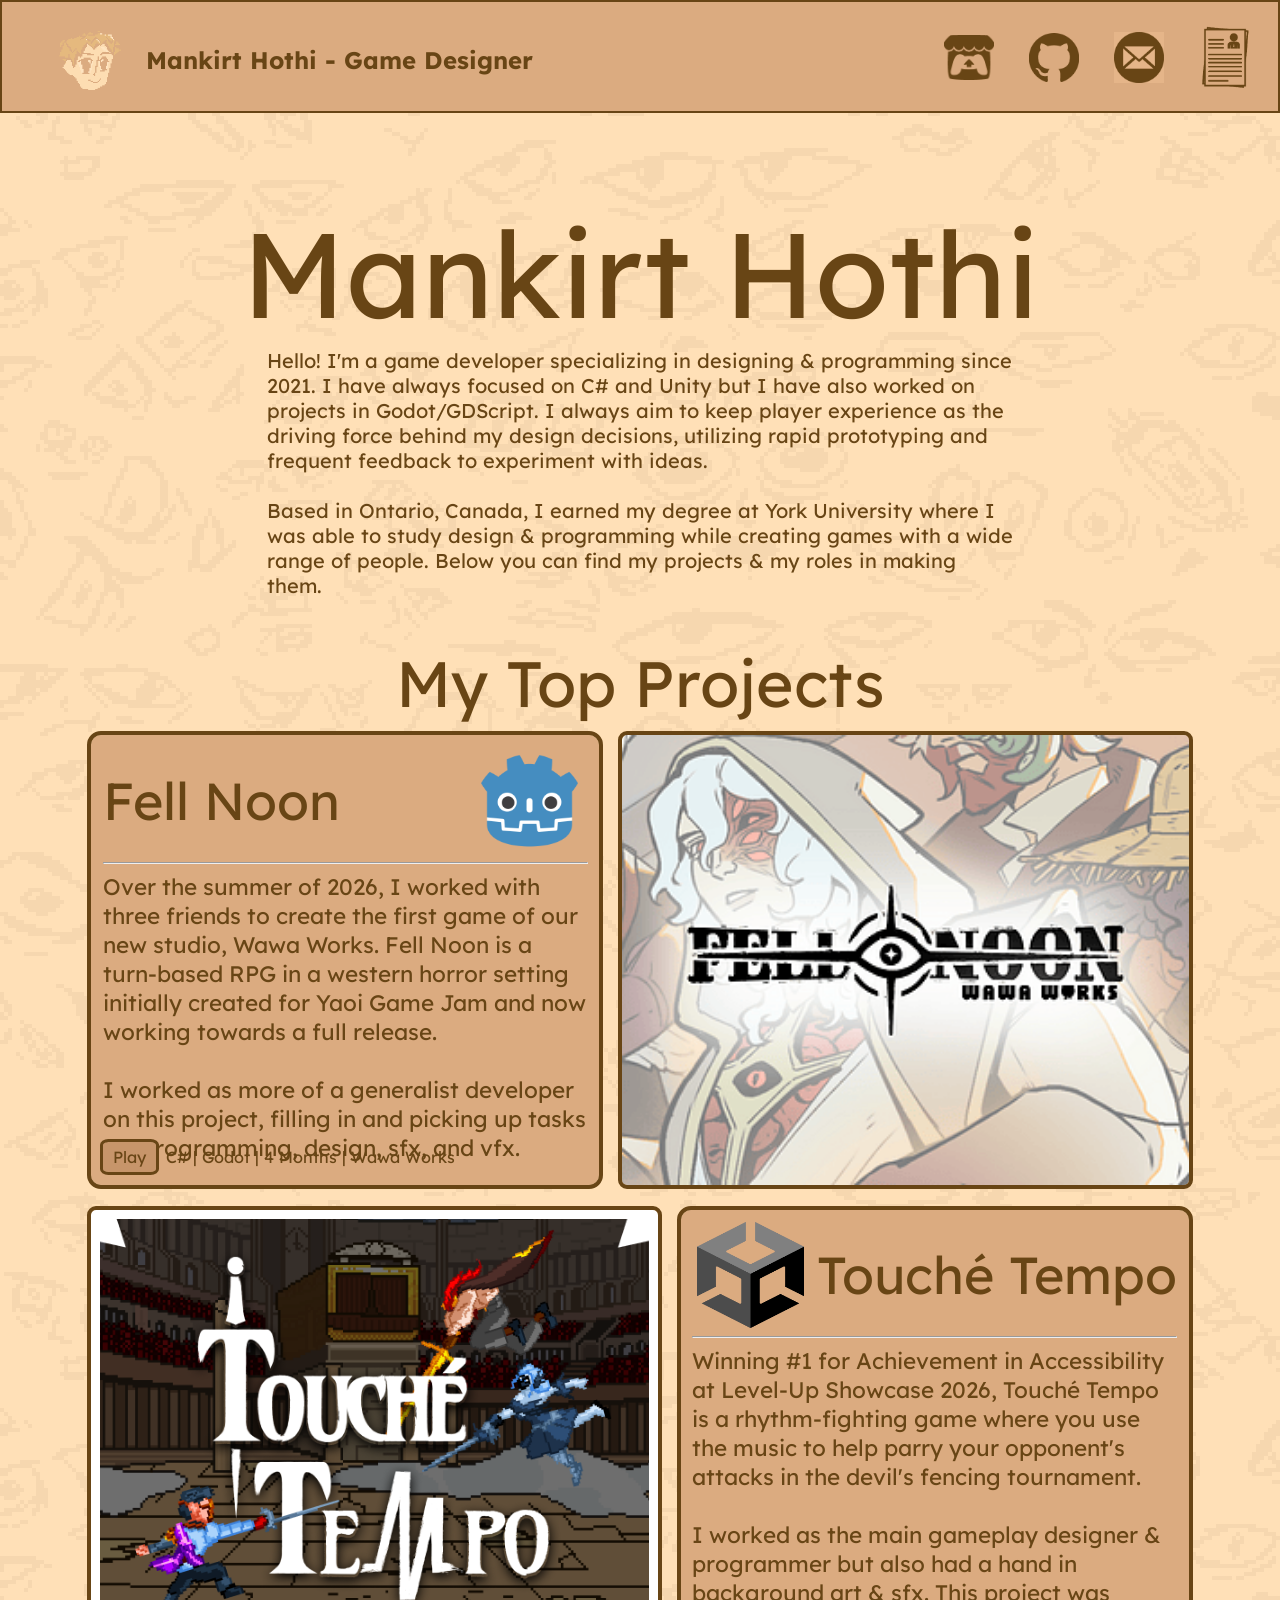
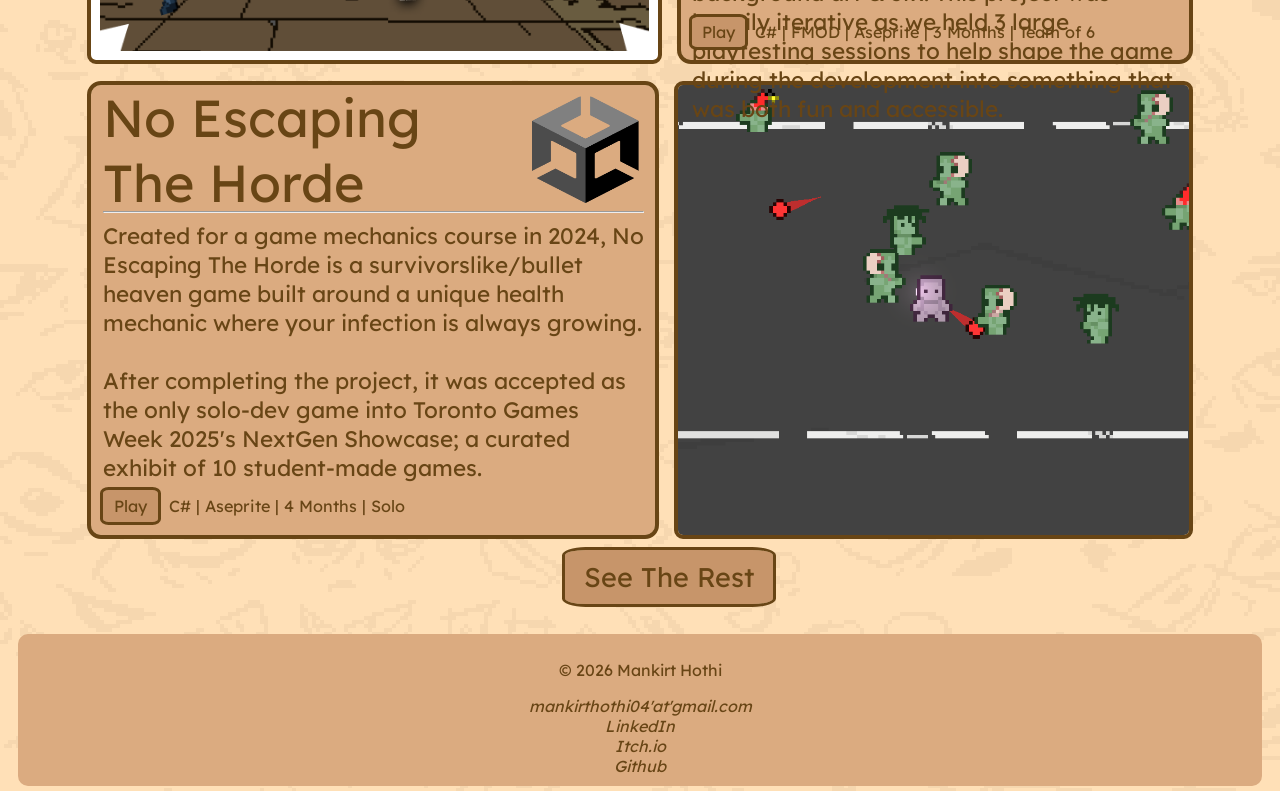
==== commit b8d22f74: "top 3" ====
--- a/index.html
+++ b/index.html
@@ -13,7 +13,7 @@
     <div class="header">
         <span class="left">
             <img id="logo" src="Images/Icon_Brown.png">
-            <h1 class="name">Mankirt Hothi - Game Designer/Programmer</h1>
+            <h1 class="name">Mankirt Hothi - Game Designer</h1>
         </span>
         <div class="topnav">
             <!-- <a href="home.html">&nbsp;Home&nbsp;</a>
@@ -45,8 +45,8 @@
     <br>
 
     <p class="title">Mankirt Hothi</p>
-    <p class="subtitle">Game Designer & Programmer</p><br>
-    <div class = "txt">Hello! I'm a game developer specializing in programming & designing since 2021. 
+    <!-- <p class="subtitle">Game Designer</p><br> -->
+    <div class = "txt">Hello! I'm a game developer specializing in designing & programming since 2021. 
         I have always focused on C# and Unity but I have also worked on projects in Godot/GDScript.
         I always aim to keep player experience as the driving force behind my design decisions, utilizing rapid prototyping
         and frequent feedback to experiment with ideas.<br><br>
@@ -55,20 +55,39 @@
         in making them.<br><br>
 
     </div><br>
-    <p class="subtitle">My Projects</p>
+    <p class="subtitle">My Top Projects</p>
     <!-- <div class="gridHolder"> -->
         <div class="projectCard">
+            <div class="everythingElse">
+                <div class="projectTitleLine">
+                    <p class="projectTitle">Fell Noon</p>
+                    <img class="engineImg" src="Images/godot.png">
+                </div>
+                <hr>
+                <p class="projectDisc">Over the summer of 2026, I worked with three friends to create the first game of our new studio, Wawa Works.
+                    Fell Noon is a turn-based RPG in a western horror setting initially created for Yaoi Game Jam and now working towards a full release. <br><br>
+                I worked as more of a generalist developer on this project, filling in and picking up tasks for programming, design, sfx, and vfx.
+                </p>
+                <div class="info">
+                    <a href="https://mankirt-hothi.itch.io/no-escaping-the-horde" target="_blank">Play</a>
+                    C# | Godot | 4 Months | Wawa Works
+                </div>
+            </div>
+            <img class='projectImg' src="Images/FellNoon.png">
+        </div>
+        <div class="projectCard">
             <img class='projectImg' src="Images/TT.png">
             <div class="everythingElse">
                 <div class="projectTitleLine">
+                    <img class="engineImg" src="Images/unity.png">
                     <p class="projectTitle">Touché Tempo</p>
-                    <img class="engineImg" src="Images/unity.png">
                 </div>
                 <hr>
                 <p class="projectDisc">Winning #1 for Achievement in Accessibility at Level-Up Showcase 2026, Touché Tempo
                     is a rhythm-fighting game where you use the music to help parry your opponent's attacks in the devil's 
                     fencing tournament. <br><br> I worked as the main gameplay designer & programmer but also had a hand in
-                    background art & sfx.
+                    background art & sfx. This project was heavily iterative as we held 3 large playtesting sessions to help
+                    shape the game during the development into something that was both fun and accessible.
                 </p>
                 <div class="info">
                     <a href="https://mankirt-hothi.itch.io/touche-tempo" target="_blank">Play</a>
@@ -76,7 +95,7 @@
                 </div>
             </div>
         </div>
-        <div class="projectCard">
+        <!-- <div class="projectCard">
             <div class="everythingElse">
                 <div class="projectTitleLine">
                     <p class="projectTitle">Champ of the Zone (In Development)</p>
@@ -93,9 +112,8 @@
                 </div>
             </div>
             <img class='projectImg' src="Images/COTZ.png">
-        </div>
-        <div class="projectCard">
-            <img class='projectImg' src="Images/NETH.png">
+        </div> -->
+        <div class="projectCard">
             <div class="everythingElse">
                 <div class="projectTitleLine">
                     <p class="projectTitle">No Escaping The Horde</p>
@@ -112,8 +130,9 @@
                     C# | Aseprite | 4 Months | Solo
                 </div>
             </div>
-        </div>
-        <div class="projectCard">
+            <img class='projectImg' src="Images/NETH.png">
+        </div>
+        <!-- <div class="projectCard">
             <div class="everythingElse">
                 <div class="projectTitleLine">
                     <p class="projectTitle">Citizen Jane</p>
@@ -199,7 +218,7 @@
             <div class="everythingElse">
                 <div class="projectTitleLine">
                     <p class="projectTitle">Additional Group Project Games</p>
-                    <!-- <img class="engineImg" src="unity.png"> -->
+                     <img class="engineImg" src="unity.png"> 
                 </div>
                 <hr>
                 <p class="projectDisc"> Over the past three years I have worked in many small groups for game projects. These 
@@ -222,7 +241,7 @@
             <div class="everythingElse">
                 <div class="projectTitleLine">
                     <p class="projectTitle">Additional Solo-Dev Games</p>
-                    <!-- <img class="engineImg" src="unity.png"> -->
+                    <img class="engineImg" src="unity.png">
                 </div>
                 <hr>
                 <p class="projectDisc"> As I have been making games for the past five years, I have created a number of small projects that 
@@ -238,15 +257,18 @@
                     Unity | Godot | C# | GDScript | Aseprite | 3 Days - 4 Months | Solo
                 </div>
             </div>
-        </div>
-    <!-- </div> -->
+        </div> -->
+        <div class="cent">
+            <a href="https://mankirt-hothi.itch.io/" target="_blank">See The Rest</a> <br><br><br>
+        </div>
+    </div>
 
     <!-- Footer -->
     <div class="footer">
         <p>&copy; 2026 Mankirt Hothi</p>
         <address>
             <a href="mailto:mankirthothi04@gmail.com">mankirthothi04'at'gmail.com</a><br>
-            (437)-two two zero-8237<br>
+            <a href="https://www.linkedin.com/in/mankirt-hothi-a6ab14275/?isSelfProfile=true" target="_blank">&nbsp;LinkedIn&nbsp;</a><br>
             <a href="https://mankirt-hothi.itch.io/" target="_blank">&nbsp;Itch.io&nbsp;</a><br>
             <a href="https://github.com/Mankirth" target="_blank">&nbsp;Github&nbsp;</a><br>
         </address>
--- a/home.css
+++ b/home.css
@@ -87,4 +87,20 @@
 }
 .info a:active{
   background-color: #a2773c;
+}
+
+.cent a{
+  font-size: 3vmin;
+  background-color: #c7956a;
+  padding: 0.8%;
+  padding-inline: 1.5%;
+  outline:solid;
+  margin-inline-start: 44%;
+}
+
+.cent a:hover{
+  background-color: #a2773c;
+}
+.cent a:active{
+  background-color: #a2773c;
 }
